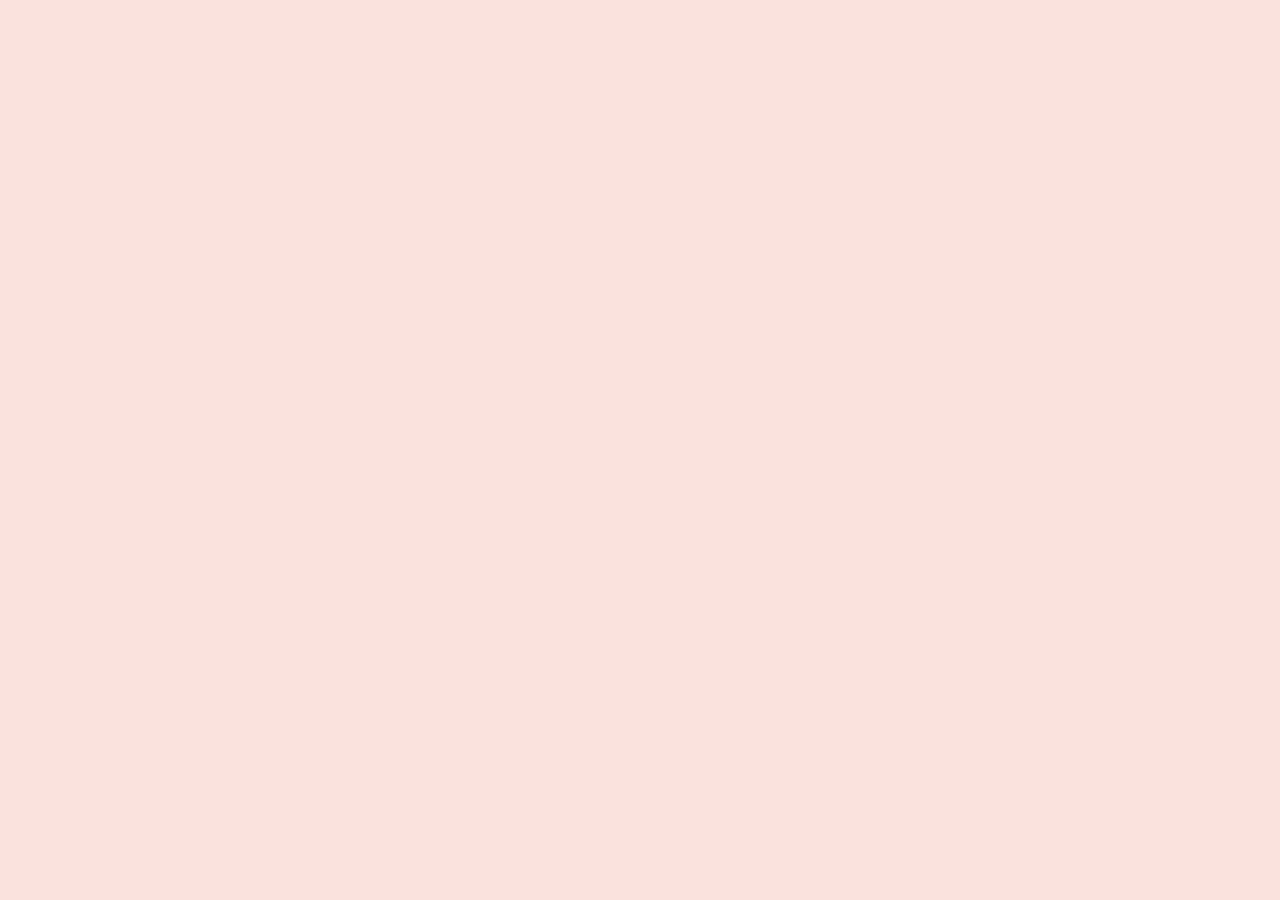
==== index.html @ fcb38746 "Add files via upload" ====
<!DOCTYPE html>
<html lang="en">

<head>
  <meta charset="UTF-8">
  <meta name="viewport" content="width=device-width, initial-scale=1.0">
  <title>Curriculum Vitae</title>
  <link rel="icon" type="image/x-icon" href="assets/images/rocket.png">

  <link rel="stylesheet" type="text/css" href="node-modules/bootstrap/dist/css/bootstrap.min.css">
  <link rel="stylesheet" type="text/css" href="assets/styles/index.css">

  <link rel="stylesheet" href="https://cdn.jsdelivr.net/npm/bootstrap-icons@1.9.1/font/bootstrap-icons.css">

  <script src="node-modules/@popperjs/core/dist/umd/popper.js"></script>
  <script type="text/javascript" src="node-modules/bootstrap/dist/js/bootstrap.min.js"></script>
  
</head>

<body>
  
  <div id="idRuteo"></div>

  <script src="node-modules/routing/route.js"></script>
  <script src="node-modules/routing/router.js"></script>
  <script src="rutas/ruteo.js"></script>

</body>

</html>
---- assets/styles/index.css ----
:root {
  --fonts: font-family: -apple-system, BlinkMacSystemFont, 'Segoe UI', Roboto, Helvetica, Arial, sans-serif, 'Apple Color Emoji', 'Segoe UI Emoji', 'Segoe UI Symbol';
}

body {
  background:#FAE2DD;
}

#column-title{
  color: white;
  font-family: var(--fonts);
  margin: 30px 7px 5px 7px;
  font-size: 1rem;
}

#column-programs, #column-courses{
  color: white;
  font-family: var(--fonts);
  margin: 7px 7px 5px 7px;
  font-size: 1rem;
}

#column-footer{
  color: white;
  font-family: var(--fonts);
  margin: 7px 7px 20px 7px;
  font-size: 1rem;
}

#header{
  color: black;
  font-family: var(--fonts);
  margin: 5px 7px 5px 7px;
}


.bar-holder {
  width: 100%;
  background-color: rgb(231, 231, 231);
  border-radius: 20px;
  -webkit-border-radius: 20px;
  -moz-border-radius: 20px;
  -ms-border-radius: 20px;
  -o-border-radius: 20px;
  margin: 0 auto;
}

.bar-1{
  width: var(--wb);
  background-color: #8f141b;
  color: white;
  border-radius: 20px;
  -webkit-border-radius: 20px;
  -moz-border-radius: 20px;
  -ms-border-radius: 20px;
  -o-border-radius: 20px;
  text-align: center;
  margin-top: 0px;
  font-weight:200;
}



.pie {
  --p:20;
  --b:22px;
  --c:darkred;
  --w:70px;
  
  width:var(--w);
  aspect-ratio:1;
  position:relative;
  display:inline-grid;
  margin:5px;
  place-content:center;
  font-size:18px;
  font-weight:bold;
  font-family:sans-serif;
}
.pie:before,
.pie:after {
  content:"";
  position:absolute;
  border-radius:50%;
}
.pie:before {
  inset:0;
  background:
    radial-gradient(farthest-side,var(--c) 98%,#0000) top/var(--b) var(--b) no-repeat,
    conic-gradient(var(--c) calc(var(--p)*1%),#0000 0);
  -webkit-mask:radial-gradient(farthest-side,#0000 calc(99% - var(--b)),#000 calc(100% - var(--b)));
          mask:radial-gradient(farthest-side,#0000 calc(99% - var(--b)),#000 calc(100% - var(--b)));
}
.pie:after {
  inset:calc(50% - var(--b)/2);
  background:var(--c);
  transform:rotate(calc(var(--p)*3.6deg)) translateY(calc(50% - var(--w)/2));
}
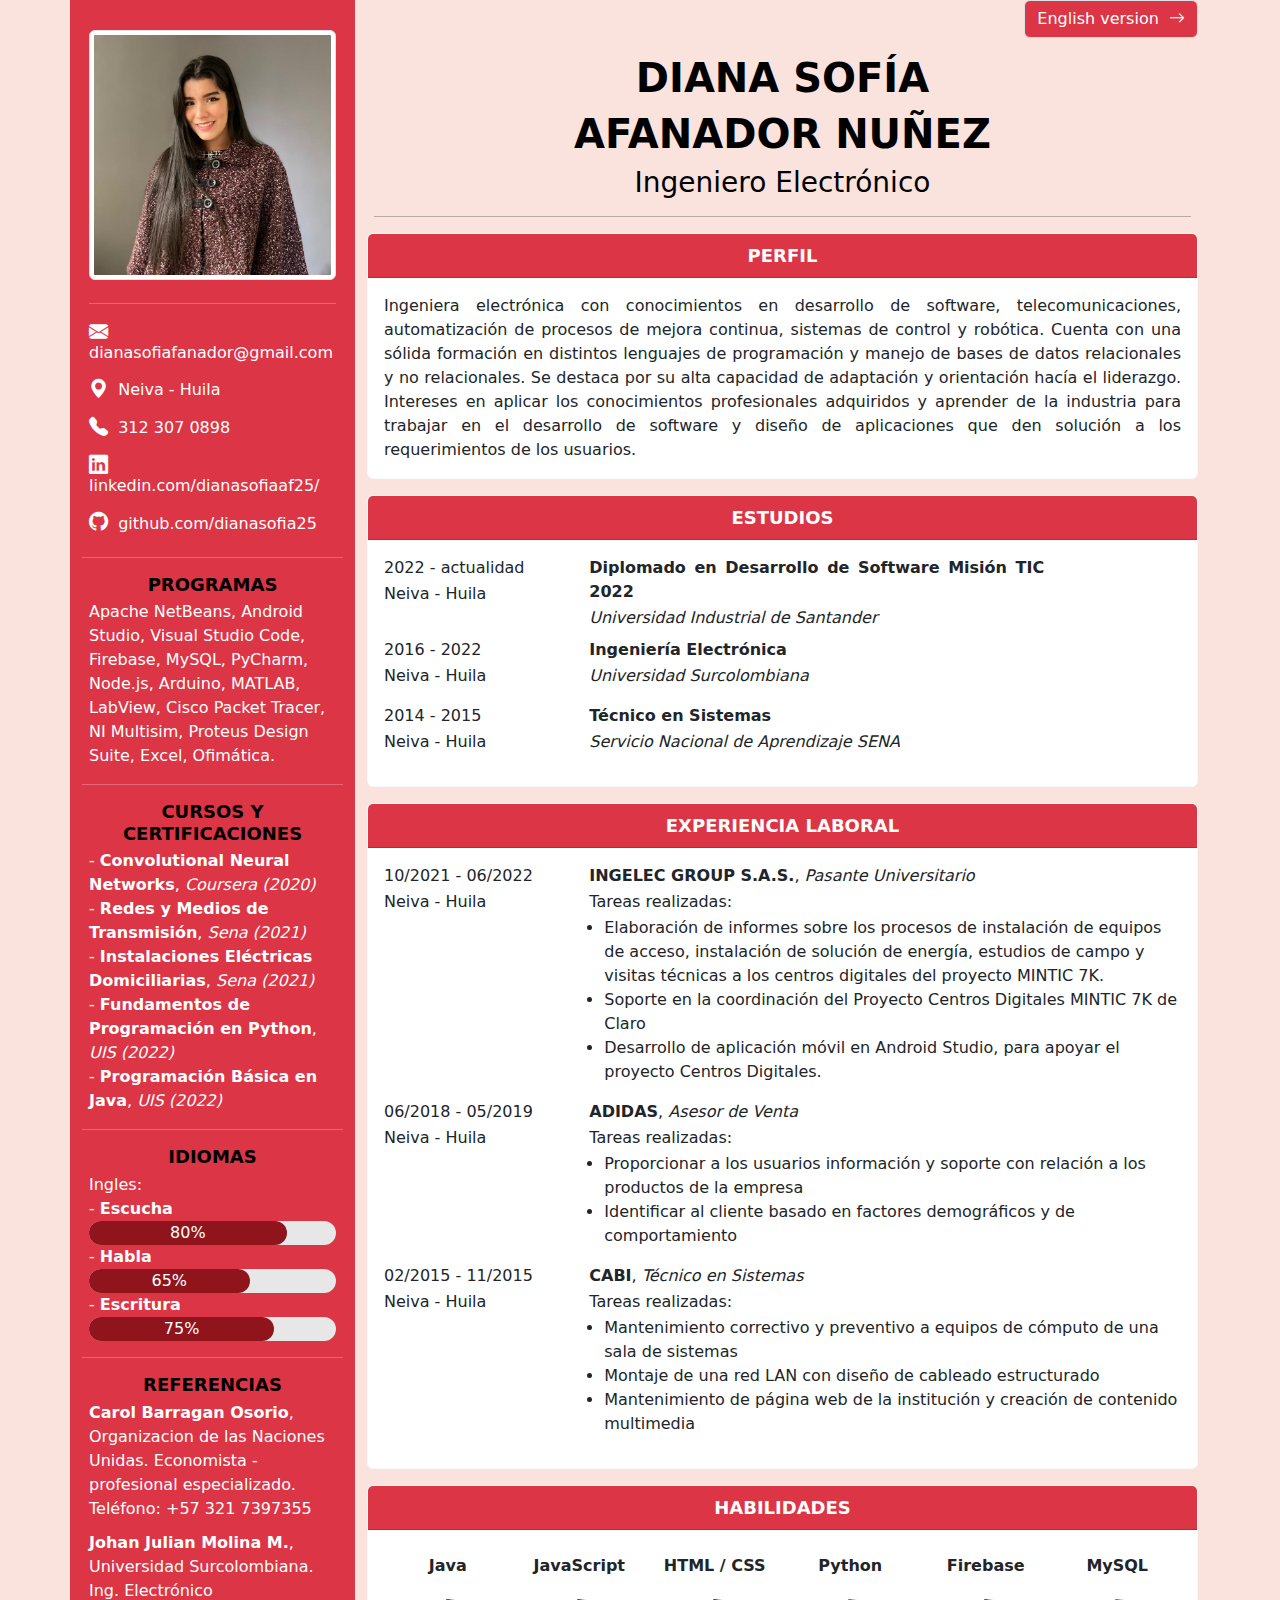
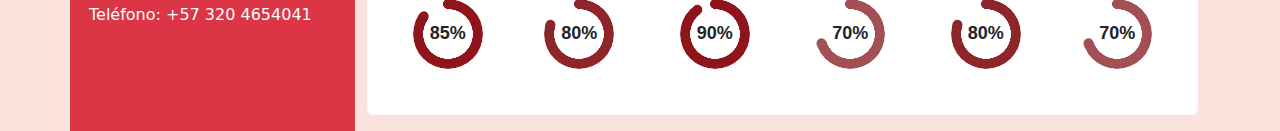
==== commit 2b63a90e: "Update index.html" ====
--- a/index.html
+++ b/index.html
@@ -12,7 +12,7 @@
 
   <link rel="stylesheet" href="https://cdn.jsdelivr.net/npm/bootstrap-icons@1.9.1/font/bootstrap-icons.css">
 
-  <script src="node-modules/@popperjs/core/dist/umd/popper.js"></script>
+<!--   <script src="node-modules/@popperjs/core/dist/umd/popper.js"></script> -->
   <script type="text/javascript" src="node-modules/bootstrap/dist/js/bootstrap.min.js"></script>
   
 </head>
@@ -27,4 +27,4 @@
 
 </body>
 
-</html>+</html>
